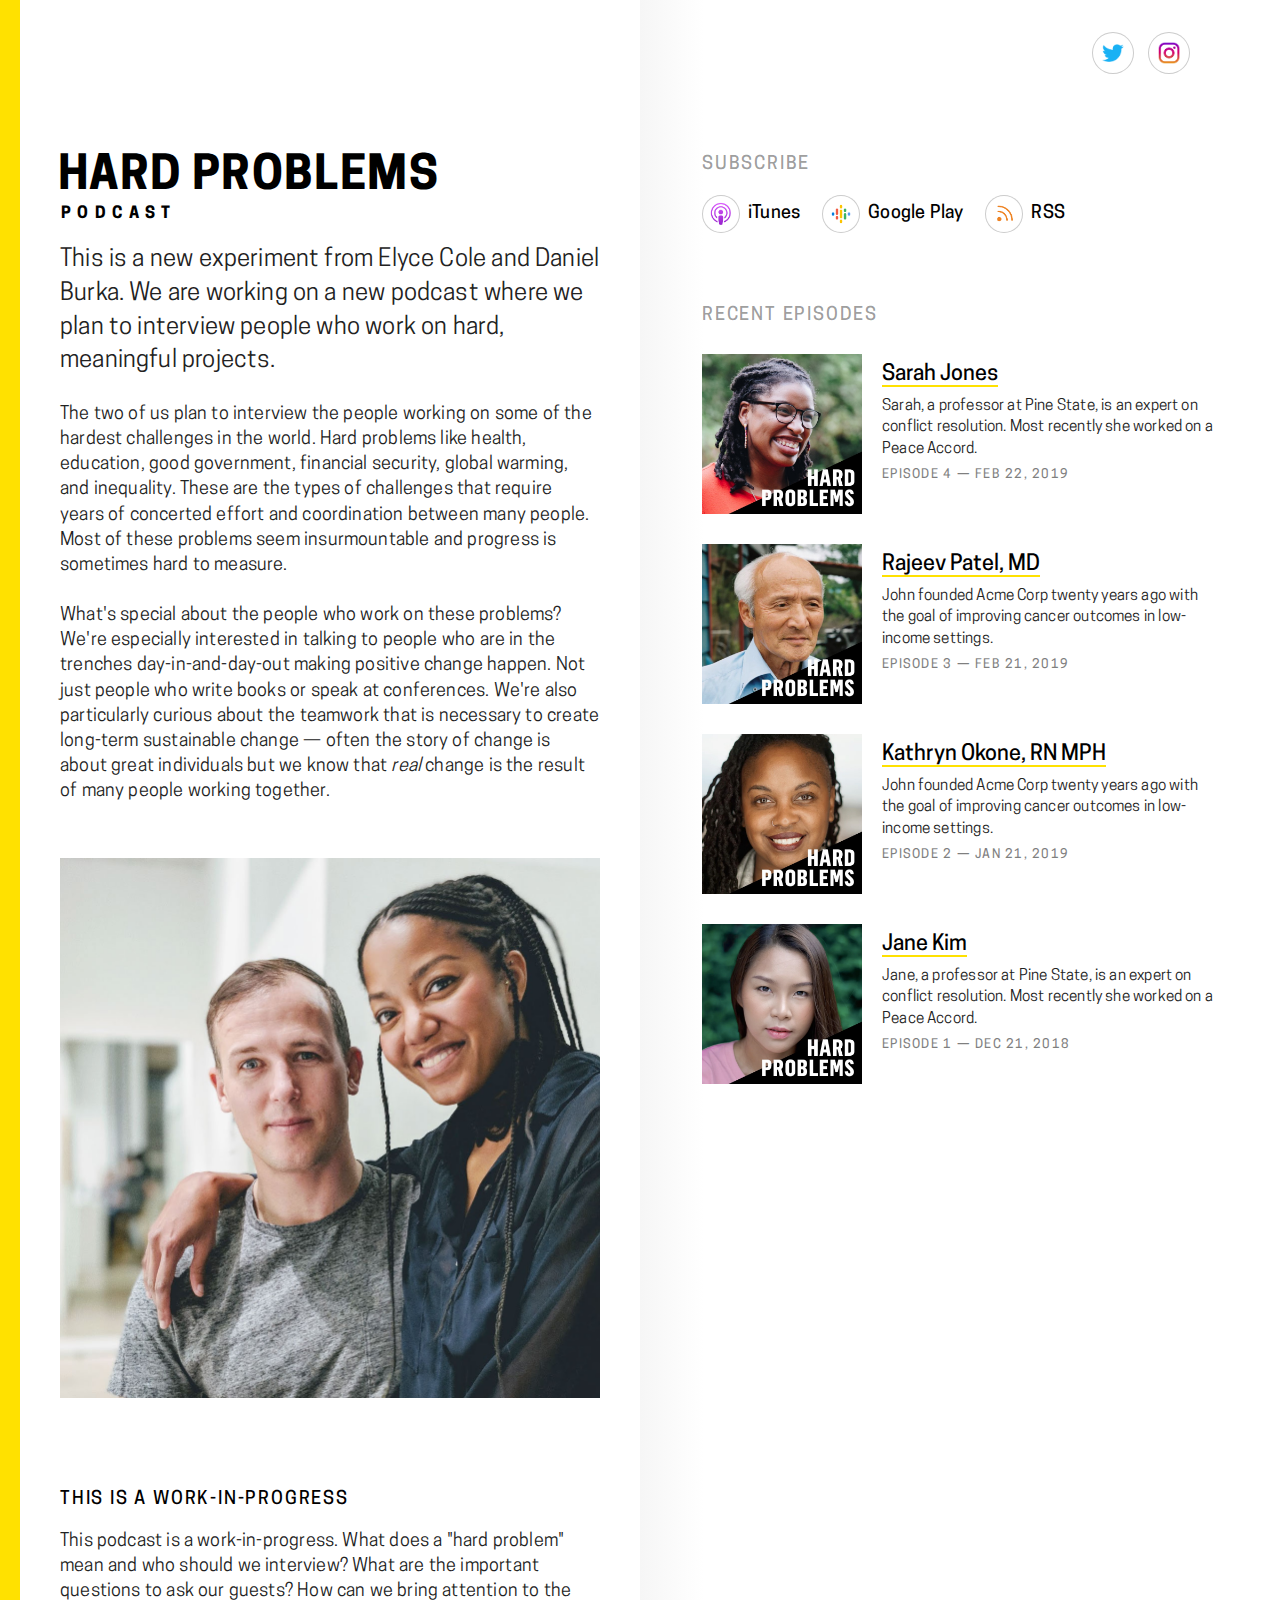
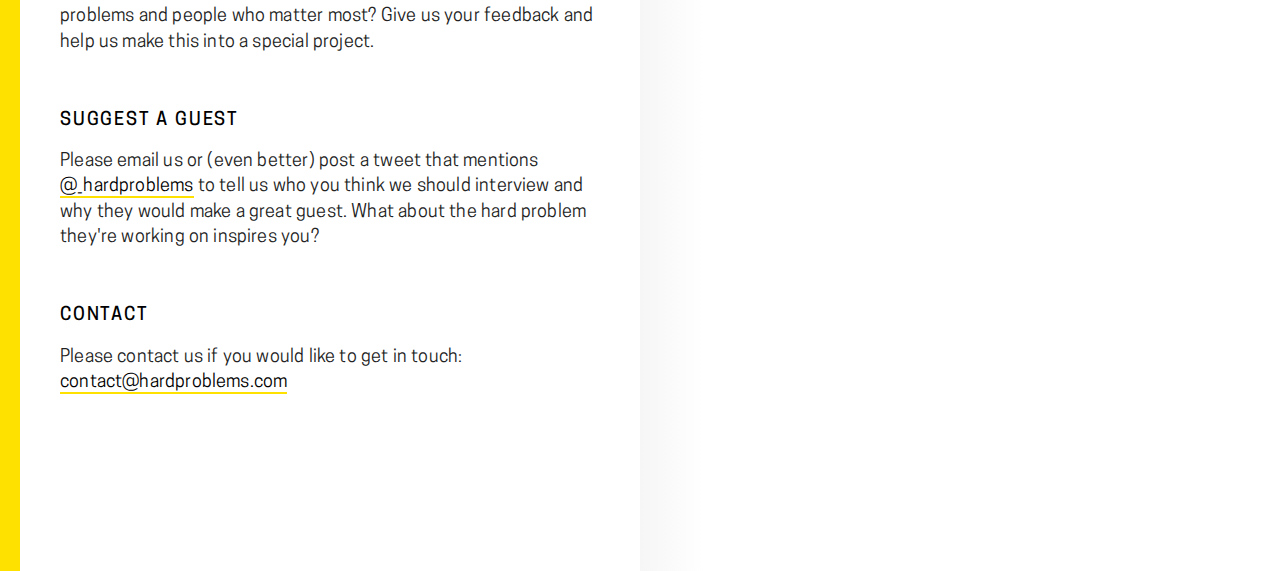
==== localizable/index.html @ 8b305866 "Site updated to e4fcbf0" ====
<!doctype html>
<html>
<head>
      <!-- Google Analytics
  –––––––––––––––––––––––––––––––––––––––––––––––––– -->

  <!-- Basic Page Needs
  –––––––––––––––––––––––––––––––––––––––––––––––––– -->
  <meta charset="utf-8">
  <!-- Use the title from a page's frontmatter if it has one -->
  <title>Hard Problems Podcast - </title>
  <meta name="description" content="Elyce Cole and Daniel Burka interview people who are working on the world's hard and meaningful problems.">
  <meta name="author" content="Elyce Cole and Daniel Burka">

  <!-- Browser/Mobile Specific Metas
  –––––––––––––––––––––––––––––––––––––––––––––––––– -->
  <meta http-equiv="x-ua-compatible" content="ie=edge">
  <meta name="viewport" content="width=device-width, initial-scale=1">

  <!-- Open Graph Metas
  –––––––––––––––––––––––––––––––––––––––––––––––––– -->
  <meta property="og:url"                content="http://www.hardproblems.com" />
  <meta property="og:type"               content="article" />
  <meta property="og:title"              content="Hard Problems Podcast" />
  <meta property="og:description"        content="Elyce Cole and Daniel Burka interview people who are working on the world's hard and meaningful problems." />
  <meta property="og:image"              content="https://hardproblems.com/images/socialmedia.jpg" />

  <!-- CSS
  –––––––––––––––––––––––––––––––––––––––––––––––––– -->
  <link href="/stylesheets/site.css" rel="stylesheet" />

  <!-- FONT
  –––––––––––––––––––––––––––––––––––––––––––––––––– -->
  <link href="https://fonts.googleapis.com/css?family=Barlow+Semi+Condensed" rel="stylesheet">
  
  <!-- JS
  –––––––––––––––––––––––––––––––––––––––––––––––––– -->
  <!-- <script src="/javascripts/site.js"></script> -->
    
  <!-- RSS
  –––––––––––––––––––––––––––––––––––––––––––––––––– -->
  <link rel="alternate" type="application/atom+xml" title="Atom Feed" href="/feed.xml" />

  <!-- Favicon
  –––––––––––––––––––––––––––––––––––––––––––––––––– -->
  <link rel="icon" type="image/png" href="/images/favicon.png">
</head>
<body>
    <div class="feature">
        <p class="mobile intro" style="margin: 3em 0;">Elyce Cole and Daniel Burka interview people who are working on the world's hard and meaningful problems.</p>
        
        <aside>
  <h2>Subscribe</h2>
  <div class="subscribe">
      <a href="#" class="subscribe-itunes">iTunes</a> <a href="#" class="subscribe-google">Google Play</a> <a href="#" class="subscribe-rss">RSS</a></div>
    
  <h2>Recent episodes</h2>
    
  <ol class="article-list">
      <li>
          <a href="#"><img src="/images/episodes/episode-004.jpg" class="article-image"></a>
          <h4><a href="/2019/02/22/sarahjones.html">Sarah Jones</a></h4>
          <p class="article-subtitle">Sarah, a professor at Pine State, is an expert on conflict resolution. Most recently she worked on a Peace Accord.</p>
          <div class="article-date">Episode 4 &#8212; Feb 22, 2019</div>
      </li>
      <li>
          <a href="#"><img src="/images/episodes/episode-003.jpg" class="article-image"></a>
          <h4><a href="/2019/02/21/johnsmith.html">Rajeev Patel, MD</a></h4>
          <p class="article-subtitle">John founded Acme Corp twenty years ago with the goal of improving cancer outcomes in low-income settings.</p>
          <div class="article-date">Episode 3 &#8212; Feb 21, 2019</div>
      </li>
      <li>
          <a href="#"><img src="/images/episodes/episode-002.jpg" class="article-image"></a>
          <h4><a href="/2019/01/21/kathrynokone.html">Kathryn Okone, RN MPH</a></h4>
          <p class="article-subtitle">John founded Acme Corp twenty years ago with the goal of improving cancer outcomes in low-income settings.</p>
          <div class="article-date">Episode 2 &#8212; Jan 21, 2019</div>
      </li>
      <li>
          <a href="#"><img src="/images/episodes/episode-001.jpg" class="article-image"></a>
          <h4><a href="/2018/12/21/janekim.html">Jane Kim</a></h4>
          <p class="article-subtitle">Jane, a professor at Pine State, is an expert on conflict resolution. Most recently she worked on a Peace Accord.</p>
          <div class="article-date">Episode 1 &#8212; Dec 21, 2018</div>
      </li>
  </ol>

  <!--h2>Tags</h2>
  <ol>
  </ol-->

  <!--h2>By Year</h2>
  <ol>
      <li><a href="/2019.html">2019 (3)</a></li>
      <li><a href="/2018.html">2018 (1)</a></li>
  </ol-->
</aside>

<footer><a href="http://twitter.com/_hardproblems"><img src="/images/twitter.png"></a> <a href="http://instagram.com/_hardproblems"><img src="/images/instagram.png"></a></footer>
    </div>

    <div class="half">
        <div class="contents">
            
            <h1>Hard Problems <span>Podcast</span></h1>
            
            <h2 class="mobile">About this podcast</h2>
            
            <p class="intro">This is a new experiment from Elyce Cole and Daniel Burka. We are working on a new podcast where we plan to interview people who work on hard, meaningful projects.</p>

            <p>The two of us plan to interview the people working on some of the hardest challenges in the world. Hard problems like health, education, good government, financial security, global warming, and inequality. These are the types of challenges that require years of concerted effort and coordination between many people. Most of these problems seem insurmountable and progress is sometimes hard to measure.</p>

            <p>What's special about the people who work on these problems? We're especially interested in talking to people who are in the trenches day-in-and-day-out making positive change happen. Not just people who write books or speak at conferences. We're also particularly curious about the teamwork that is necessary to create long-term sustainable change &#8212; often the story of change is about great individuals but we know that <em>real</em> change is the result of many people working together.</p>
            
            <img src="/images/daniel-elyce.jpg" alt="" style="width: 100%; margin: 1.5em 0 1.5em 0;">
            
            
            <h2 id="about">This is a work-in-progress</h2>
<p>This podcast is a work-in-progress. What does a "hard problem" mean and who should we interview? What are the important questions to ask our guests? How can we bring attention to the problems and people who matter most? Give us your feedback and help us make this into a special project.</p>
            
<h2>Suggest a guest</h2>
<p>Please email us or (even better) post a tweet that mentions <a href="http://twitter.com/_hardproblems">@_hardproblems</a> to tell us who you think we should interview and why they would make a great guest. What about the hard problem they're working on inspires you?</p>

<h2 id="contact">Contact</h2>
<p>Please contact us if you would like to get in touch:<br><a href="mailto:contact@hardproblems.com">contact@hardproblems.com</a></p>
            
        </div>
    </div>
</body>
</html>
---- stylesheets/site.css ----
@charset "UTF-8";
/*! normalize.css v3.0.2 | MIT License | git.io/normalize */
/**
 * 1. Set default font family to sans-serif.
 * 2. Prevent iOS text size adjust after orientation change, without disabling
 *    user zoom.
 */
html {
  font-family: sans-serif;
  /* 1 */
  -ms-text-size-adjust: 100%;
  /* 2 */
  -webkit-text-size-adjust: 100%;
  /* 2 */ }

/**
 * Remove default margin.
 */
body {
  margin: 0; }

/* HTML5 display definitions
   ========================================================================== */
/**
 * Correct `block` display not defined for any HTML5 element in IE 8/9.
 * Correct `block` display not defined for `details` or `summary` in IE 10/11
 * and Firefox.
 * Correct `block` display not defined for `main` in IE 11.
 */
article,
aside,
details,
figcaption,
figure,
footer,
header,
hgroup,
main,
menu,
nav,
section,
summary {
  display: block; }

/**
 * 1. Correct `inline-block` display not defined in IE 8/9.
 * 2. Normalize vertical alignment of `progress` in Chrome, Firefox, and Opera.
 */
audio,
canvas,
progress,
video {
  display: inline-block;
  /* 1 */
  vertical-align: baseline;
  /* 2 */ }

/**
 * Prevent modern browsers from displaying `audio` without controls.
 * Remove excess height in iOS 5 devices.
 */
audio:not([controls]) {
  display: none;
  height: 0; }

/**
 * Address `[hidden]` styling not present in IE 8/9/10.
 * Hide the `template` element in IE 8/9/11, Safari, and Firefox < 22.
 */
[hidden],
template {
  display: none; }

/* Links
   ========================================================================== */
/**
 * Remove the gray background color from active links in IE 10.
 */
a {
  background-color: transparent; }

/**
 * Improve readability when focused and also mouse hovered in all browsers.
 */
a:active,
a:hover {
  outline: 0; }

/* Text-level semantics
   ========================================================================== */
/**
 * Address styling not present in IE 8/9/10/11, Safari, and Chrome.
 */
abbr[title] {
  border-bottom: 1px dotted; }

/**
 * Address style set to `bolder` in Firefox 4+, Safari, and Chrome.
 */
b,
strong {
  font-weight: bold; }

/**
 * Address styling not present in Safari and Chrome.
 */
dfn {
  font-style: italic; }

/**
 * Address variable `h1` font-size and margin within `section` and `article`
 * contexts in Firefox 4+, Safari, and Chrome.
 */
h1 {
  font-size: 2em;
  margin: 0.67em 0; }

/**
 * Address styling not present in IE 8/9.
 */
mark {
  background: #ff0;
  color: #000; }

/**
 * Address inconsistent and variable font size in all browsers.
 */
small {
  font-size: 80%; }

/**
 * Prevent `sub` and `sup` affecting `line-height` in all browsers.
 */
sub,
sup {
  font-size: 75%;
  line-height: 0;
  position: relative;
  vertical-align: baseline; }

sup {
  top: -0.5em; }

sub {
  bottom: -0.25em; }

/* Embedded content
   ========================================================================== */
/**
 * Remove border when inside `a` element in IE 8/9/10.
 */
img {
  border: 0; }

/**
 * Correct overflow not hidden in IE 9/10/11.
 */
svg:not(:root) {
  overflow: hidden; }

/* Grouping content
   ========================================================================== */
/**
 * Address margin not present in IE 8/9 and Safari.
 */
figure {
  margin: 1em 40px; }

/**
 * Address differences between Firefox and other browsers.
 */
hr {
  -moz-box-sizing: content-box;
  box-sizing: content-box;
  height: 0; }

/**
 * Contain overflow in all browsers.
 */
pre {
  overflow: auto; }

/**
 * Address odd `em`-unit font size rendering in all browsers.
 */
code,
kbd,
pre,
samp {
  font-family: monospace, monospace;
  font-size: 1em; }

/* Forms
   ========================================================================== */
/**
 * Known limitation: by default, Chrome and Safari on OS X allow very limited
 * styling of `select`, unless a `border` property is set.
 */
/**
 * 1. Correct color not being inherited.
 *    Known issue: affects color of disabled elements.
 * 2. Correct font properties not being inherited.
 * 3. Address margins set differently in Firefox 4+, Safari, and Chrome.
 */
button,
input,
optgroup,
select,
textarea {
  color: inherit;
  /* 1 */
  font: inherit;
  /* 2 */
  margin: 0;
  /* 3 */ }

/**
 * Address `overflow` set to `hidden` in IE 8/9/10/11.
 */
button {
  overflow: visible; }

/**
 * Address inconsistent `text-transform` inheritance for `button` and `select`.
 * All other form control elements do not inherit `text-transform` values.
 * Correct `button` style inheritance in Firefox, IE 8/9/10/11, and Opera.
 * Correct `select` style inheritance in Firefox.
 */
button,
select {
  text-transform: none; }

/**
 * 1. Avoid the WebKit bug in Android 4.0.* where (2) destroys native `audio`
 *    and `video` controls.
 * 2. Correct inability to style clickable `input` types in iOS.
 * 3. Improve usability and consistency of cursor style between image-type
 *    `input` and others.
 */
button,
html input[type="button"],
input[type="reset"],
input[type="submit"] {
  -webkit-appearance: button;
  /* 2 */
  cursor: pointer;
  /* 3 */ }

/**
 * Re-set default cursor for disabled elements.
 */
button[disabled],
html input[disabled] {
  cursor: default; }

/**
 * Remove inner padding and border in Firefox 4+.
 */
button::-moz-focus-inner,
input::-moz-focus-inner {
  border: 0;
  padding: 0; }

/**
 * Address Firefox 4+ setting `line-height` on `input` using `!important` in
 * the UA stylesheet.
 */
input {
  line-height: normal; }

/**
 * It's recommended that you don't attempt to style these elements.
 * Firefox's implementation doesn't respect box-sizing, padding, or width.
 *
 * 1. Address box sizing set to `content-box` in IE 8/9/10.
 * 2. Remove excess padding in IE 8/9/10.
 */
input[type="checkbox"],
input[type="radio"] {
  box-sizing: border-box;
  /* 1 */
  padding: 0;
  /* 2 */ }

/**
 * Fix the cursor style for Chrome's increment/decrement buttons. For certain
 * `font-size` values of the `input`, it causes the cursor style of the
 * decrement button to change from `default` to `text`.
 */
input[type="number"]::-webkit-inner-spin-button,
input[type="number"]::-webkit-outer-spin-button {
  height: auto; }

/**
 * 1. Address `appearance` set to `searchfield` in Safari and Chrome.
 * 2. Address `box-sizing` set to `border-box` in Safari and Chrome
 *    (include `-moz` to future-proof).
 */
input[type="search"] {
  -webkit-appearance: textfield;
  /* 1 */
  -moz-box-sizing: content-box;
  -webkit-box-sizing: content-box;
  /* 2 */
  box-sizing: content-box; }

/**
 * Remove inner padding and search cancel button in Safari and Chrome on OS X.
 * Safari (but not Chrome) clips the cancel button when the search input has
 * padding (and `textfield` appearance).
 */
input[type="search"]::-webkit-search-cancel-button,
input[type="search"]::-webkit-search-decoration {
  -webkit-appearance: none; }

/**
 * Define consistent border, margin, and padding.
 */
fieldset {
  border: 1px solid #c0c0c0;
  margin: 0 2px;
  padding: 0.35em 0.625em 0.75em; }

/**
 * 1. Correct `color` not being inherited in IE 8/9/10/11.
 * 2. Remove padding so people aren't caught out if they zero out fieldsets.
 */
legend {
  border: 0;
  /* 1 */
  padding: 0;
  /* 2 */ }

/**
 * Remove default vertical scrollbar in IE 8/9/10/11.
 */
textarea {
  overflow: auto; }

/**
 * Don't inherit the `font-weight` (applied by a rule above).
 * NOTE: the default cannot safely be changed in Chrome and Safari on OS X.
 */
optgroup {
  font-weight: bold; }

/* Tables
   ========================================================================== */
/**
 * Remove most spacing between table cells.
 */
table {
  border-collapse: collapse;
  border-spacing: 0; }

td,
th {
  padding: 0; }

/*
* Skeleton V2.0.4
* Copyright 2014, Dave Gamache
* www.getskeleton.com
* Free to use under the MIT license.
* http://www.opensource.org/licenses/mit-license.php
* 12/29/2014
*/
/* Table of contents
––––––––––––––––––––––––––––––––––––––––––––––––––
- Grid
- Base Styles
- Typography
- Links
- Buttons
- Forms
- Lists
- Code
- Tables
- Spacing
- Utilities
- Clearing
- Media Queries
*/
/* Grid
–––––––––––––––––––––––––––––––––––––––––––––––––– */
.container {
  position: relative;
  width: 100%;
  max-width: 960px;
  margin: 0 auto;
  padding: 0 20px;
  box-sizing: border-box; }

.column,
.columns {
  width: 100%;
  float: left;
  box-sizing: border-box; }

/* For devices larger than 400px */
@media (min-width: 400px) {
  .container {
    width: 85%;
    padding: 0; } }
/* For devices larger than 550px */
@media (min-width: 550px) {
  .container {
    width: 80%; }

  .column,
  .columns {
    margin-left: 4%; }

  .column:first-child,
  .columns:first-child {
    margin-left: 0; }

  .one.column,
  .one.columns {
    width: 4.66666666667%; }

  .two.columns {
    width: 13.3333333333%; }

  .three.columns {
    width: 22%; }

  .four.columns {
    width: 30.6666666667%; }

  .five.columns {
    width: 39.3333333333%; }

  .six.columns {
    width: 48%; }

  .seven.columns {
    width: 56.6666666667%; }

  .eight.columns {
    width: 65.3333333333%; }

  .nine.columns {
    width: 74.0%; }

  .ten.columns {
    width: 82.6666666667%; }

  .eleven.columns {
    width: 91.3333333333%; }

  .twelve.columns {
    width: 100%;
    margin-left: 0; }

  .one-third.column {
    width: 30.6666666667%; }

  .two-thirds.column {
    width: 65.3333333333%; }

  .one-half.column {
    width: 48%; }

  /* Offsets */
  .offset-by-one.column,
  .offset-by-one.columns {
    margin-left: 8.66666666667%; }

  .offset-by-two.column,
  .offset-by-two.columns {
    margin-left: 17.3333333333%; }

  .offset-by-three.column,
  .offset-by-three.columns {
    margin-left: 26%; }

  .offset-by-four.column,
  .offset-by-four.columns {
    margin-left: 34.6666666667%; }

  .offset-by-five.column,
  .offset-by-five.columns {
    margin-left: 43.3333333333%; }

  .offset-by-six.column,
  .offset-by-six.columns {
    margin-left: 52%; }

  .offset-by-seven.column,
  .offset-by-seven.columns {
    margin-left: 60.6666666667%; }

  .offset-by-eight.column,
  .offset-by-eight.columns {
    margin-left: 69.3333333333%; }

  .offset-by-nine.column,
  .offset-by-nine.columns {
    margin-left: 78.0%; }

  .offset-by-ten.column,
  .offset-by-ten.columns {
    margin-left: 86.6666666667%; }

  .offset-by-eleven.column,
  .offset-by-eleven.columns {
    margin-left: 95.3333333333%; }

  .offset-by-one-third.column,
  .offset-by-one-third.columns {
    margin-left: 34.6666666667%; }

  .offset-by-two-thirds.column,
  .offset-by-two-thirds.columns {
    margin-left: 69.3333333333%; }

  .offset-by-one-half.column,
  .offset-by-one-half.columns {
    margin-left: 52%; } }
/* Base Styles
–––––––––––––––––––––––––––––––––––––––––––––––––– */
/* NOTE
html is set to 62.5% so that all the REM measurements throughout Skeleton
are based on 10px sizing. So basically 1.5rem = 15px :) */
html {
  font-size: 62.5%; }

body {
  font-size: 1.5em;
  /* currently ems cause chrome bug misinterpreting rems on body element */
  line-height: 1.6;
  font-weight: 200;
  font-family: "Metropolis", "Helvetica Neue", Helvetica, Arial, sans-serif;
  color: #222; }

/* Typography
–––––––––––––––––––––––––––––––––––––––––––––––––– */
h1, h2, h3, h4, h5, h6 {
  margin-top: 0;
  margin-bottom: 2rem;
  font-weight: 300; }

h1 {
  font-size: 4.0rem;
  line-height: 1.2;
  letter-spacing: -.1rem; }

h2 {
  font-size: 3.6rem;
  line-height: 1.25;
  letter-spacing: -.1rem; }

h3 {
  font-size: 3.0rem;
  line-height: 1.3;
  letter-spacing: -.1rem; }

h4 {
  font-size: 2.4rem;
  line-height: 1.35;
  letter-spacing: -.08rem; }

h5 {
  font-size: 1.8rem;
  line-height: 1.5;
  letter-spacing: -.05rem; }

h6 {
  font-size: 1.5rem;
  line-height: 1.6;
  letter-spacing: 0; }

/* Larger than phablet */
@media (min-width: 550px) {
  h1 {
    font-size: 5.0rem; }

  h2 {
    font-size: 4.2rem; }

  h3 {
    font-size: 3.6rem; }

  h4 {
    font-size: 3.0rem; }

  h5 {
    font-size: 2.4rem; }

  h6 {
    font-size: 1.5rem; } }
p {
  margin-top: 0; }

/* Links
–––––––––––––––––––––––––––––––––––––––––––––––––– */
a {
  color: #1EAEDB; }

a:hover {
  color: #0FA0CE; }

/* Buttons
–––––––––––––––––––––––––––––––––––––––––––––––––– */
.button,
button,
input[type="submit"],
input[type="reset"],
input[type="button"] {
  display: inline-block;
  height: 38px;
  padding: 0 30px;
  color: #555;
  text-align: center;
  font-size: 11px;
  font-weight: 600;
  line-height: 38px;
  letter-spacing: .1rem;
  text-transform: uppercase;
  text-decoration: none;
  white-space: nowrap;
  background-color: transparent;
  border-radius: 4px;
  border: 1px solid #bbb;
  cursor: pointer;
  box-sizing: border-box; }

.button:hover,
button:hover,
input[type="submit"]:hover,
input[type="reset"]:hover,
input[type="button"]:hover,
.button:focus,
button:focus,
input[type="submit"]:focus,
input[type="reset"]:focus,
input[type="button"]:focus {
  color: #333;
  border-color: #888;
  outline: 0; }

.button.button-primary,
button.button-primary,
input[type="submit"].button-primary,
input[type="reset"].button-primary,
input[type="button"].button-primary {
  color: #FFF;
  background-color: #33C3F0;
  border-color: #33C3F0; }

.button.button-primary:hover,
button.button-primary:hover,
input[type="submit"].button-primary:hover,
input[type="reset"].button-primary:hover,
input[type="button"].button-primary:hover,
.button.button-primary:focus,
button.button-primary:focus,
input[type="submit"].button-primary:focus,
input[type="reset"].button-primary:focus,
input[type="button"].button-primary:focus {
  color: #FFF;
  background-color: #1EAEDB;
  border-color: #1EAEDB; }

/* Forms
–––––––––––––––––––––––––––––––––––––––––––––––––– */
input[type="email"],
input[type="number"],
input[type="search"],
input[type="text"],
input[type="tel"],
input[type="url"],
input[type="password"],
textarea,
select {
  height: 38px;
  padding: 6px 10px;
  /* The 6px vertically centers text on FF, ignored by Webkit */
  background-color: #fff;
  border: 1px solid #D1D1D1;
  border-radius: 4px;
  box-shadow: none;
  box-sizing: border-box; }

/* Removes awkward default styles on some inputs for iOS */
input[type="email"],
input[type="number"],
input[type="search"],
input[type="text"],
input[type="tel"],
input[type="url"],
input[type="password"],
textarea {
  -webkit-appearance: none;
  -moz-appearance: none;
  appearance: none; }

textarea {
  min-height: 65px;
  padding-top: 6px;
  padding-bottom: 6px; }

input[type="email"]:focus,
input[type="number"]:focus,
input[type="search"]:focus,
input[type="text"]:focus,
input[type="tel"]:focus,
input[type="url"]:focus,
input[type="password"]:focus,
textarea:focus,
select:focus {
  border: 1px solid #33C3F0;
  outline: 0; }

label,
legend {
  display: block;
  margin-bottom: .5rem;
  font-weight: 600; }

fieldset {
  padding: 0;
  border-width: 0; }

input[type="checkbox"],
input[type="radio"] {
  display: inline; }

label > .label-body {
  display: inline-block;
  margin-left: .5rem;
  font-weight: normal; }

/* Lists
–––––––––––––––––––––––––––––––––––––––––––––––––– */
ul {
  list-style: circle; }

li {
  margin: 0 0 1rem 0;
  padding: 0 0 0 10px; }

/* Code
–––––––––––––––––––––––––––––––––––––––––––––––––– */
code {
  padding: .2rem .5rem;
  margin: 0 .2rem;
  font-size: 90%;
  white-space: nowrap;
  background: #F1F1F1;
  border: 1px solid #E1E1E1;
  border-radius: 4px; }

pre > code {
  display: block;
  padding: 1rem 1.5rem;
  white-space: pre; }

/* Tables
–––––––––––––––––––––––––––––––––––––––––––––––––– */
th,
td {
  padding: 12px 15px;
  text-align: left;
  border-bottom: 1px solid #E1E1E1; }

th:first-child,
td:first-child {
  padding-left: 0; }

th:last-child,
td:last-child {
  padding-right: 0; }

/* Spacing
–––––––––––––––––––––––––––––––––––––––––––––––––– */
button,
.button {
  margin-bottom: 1rem; }

input,
textarea,
select,
fieldset {
  margin-bottom: 1.5rem; }

pre,
blockquote,
dl,
figure,
table,
p,
ul,
ol,
form {
  margin-bottom: 2.5rem; }

/* Utilities
–––––––––––––––––––––––––––––––––––––––––––––––––– */
.u-full-width {
  width: 100%;
  box-sizing: border-box; }

.u-max-full-width {
  max-width: 100%;
  box-sizing: border-box; }

.u-pull-right {
  float: right; }

.u-pull-left {
  float: left; }

/* Misc
–––––––––––––––––––––––––––––––––––––––––––––––––– */
hr {
  margin-top: 3rem;
  margin-bottom: 3.5rem;
  border-width: 0;
  border-top: 1px solid #E1E1E1; }

/* Clearing
–––––––––––––––––––––––––––––––––––––––––––––––––– */
/* Self Clearing Goodness */
.container:after,
.row:after,
.u-cf {
  content: "";
  display: table;
  clear: both; }

/* Media Queries
–––––––––––––––––––––––––––––––––––––––––––––––––– */
/*
Note: The best way to structure the use of media queries is to create the queries
near the relevant code. For example, if you wanted to change the styles for buttons
on small devices, paste the mobile query code up in the buttons section and style it
there.
*/
/* Larger than mobile */
/* Larger than phablet (also point when grid becomes active) */
/* Larger than tablet */
/* Larger than desktop */
/* Larger than Desktop HD */
@font-face {
  font-family: 'Cooper Hewitt';
  font-style: normal;
  src: url(fonts/CooperHewitt-Book.otf);
  font-weight: 100; }
@font-face {
  font-family: 'Cooper Hewitt';
  src: url(fonts/CooperHewitt-Medium.otf);
  font-weight: 300; }
@font-face {
  font-family: 'Cooper Hewitt';
  src: url(fonts/CooperHewitt-Bold.otf);
  font-weight: 600; }
body {
  font-size: 20px;
  font-style: normal;
  font-family: 'Cooper Hewitt', 'Barlow Semi Condensed', sans-serif;
  padding: 32px;
  border-top: 5px solid #FFE100; }

body.permalink {
  padding-top: 140px; }

aside {
  background: #f6f6f6;
  margin: 0 -32px;
  padding: 8px 32px; }

a,
a:visited {
  color: #000;
  text-decoration: none;
  border-bottom: 2px solid #FFE100;
  transition: border-color 0.6s; }

a:hover,
a:active {
  border-color: rgba(0, 0, 0, 0.7);
  color: #000; }

hr {
  border-color: #E0E8E7;
  margin: 3em 0; }

h1 {
  font-size: 32px;
  font-weight: 700;
  text-transform: uppercase;
  letter-spacing: 0.03em;
  color: #000;
  position: absolute;
  top: 32px;
  left: 32px; }

h1 span {
  display: block;
  font-size: 12px;
  text-transform: uppercase;
  letter-spacing: 0.4em; }

h1 a {
  border: none; }

b.subtitle {
  color: #c82502;
  font-weight: 300; }

h2 {
  font-size: 16px;
  letter-spacing: 0.05em;
  font-weight: 700;
  margin: 1.5em 0 0.5em 0;
  padding-top: 1em;
  color: rgba(0, 0, 0, 0.3);
  text-transform: uppercase; }

h2.guest {
  color: #000;
  font-size: 300%;
  text-transform: none;
  letter-spacing: 0;
  margin-top: 0;
  font-weight: 300; }

h3 {
  font-size: 16px;
  margin-bottom: 0.2em;
  font-weight: 300;
  margin-top: 2em; }

h4 {
  font-size: 22px;
  font-weight: 300;
  margin: 2em 0 0.5em 0;
  color: #999; }

p, li {
  margin-top: 0;
  line-height: 1.4;
  font-weight: 100; }

.intro {
  font-size: 18px;
  font-weight: 100;
  line-height: 1.2em;
  margin-top: 1em;
  clear: left; }

.half {
  left: 0; }

.home {
  display: inline-block;
  margin: 0 0 2em 0;
  position: absolute;
  top: 32px;
  left: 60px; }

.mobile {
  display: block; }

.no-mobile {
  display: none; }

.small {
  font-size: 12px; }

footer {
  display: none;
  /** TEMP **/
  position: absolute;
  top: 75px;
  right: 0; }

footer a {
  border: none; }

footer a img {
  width: 30px;
  height: 30px;
  margin-right: 10px;
  transition: border-color 1s;
  border: 1px solid rgba(0, 0, 0, 0.2);
  border-radius: 100px;
  padding: 5px;
  background: #fff; }

footer a:hover img,
.subscribe a:hover:before {
  opacity: 1;
  border-color: #333; }

.features img {
  width: 90px;
  height: 90px;
  margin-right: 5px;
  box-shadow: 0 2px 10px rgba(0, 0, 0, 0.1);
  border: 4px solid #fff; }

.article-list {
  list-style: none;
  margin: 20px 0 0 0;
  padding: 0; }

.article-list li {
  list-style: none;
  margin: 0;
  padding: 0 0 16px 0;
  position: relative;
  clear: both; }

.article-subtitle {
  font-size: 85%;
  margin: 0.2em 0; }

.article-list h4 {
  margin: 0;
  padding: 0.3em 0 0 0; }

.article-date {
  font-size: 70%;
  text-transform: uppercase;
  font-weight: 300;
  letter-spacing: 0.1em;
  color: rgba(0, 0, 0, 0.5);
  margin: 0.5em 0 0 0; }

.article-image {
  width: 120px;
  height: 120px;
  float: right;
  margin: 0 0 16px 16px; }

.episode-image {
  float: right;
  width: 240px;
  margin: 0 0 40px 40px; }

.subscribe a {
  margin-right: 1em; }

.intro {
  font-size: 22px;
  line-height: 1.4; }

nav {
  margin-bottom: 2em;
  color: #999;
  position: absolute;
  top: 100px;
  left: 32px; }

nav em {
  padding: 0 8px;
  color: #ddd; }

/* For devices larger than 900px */
@media (min-width: 900px) {
  body {
    font-size: 18px;
    line-height: 1.6;
    letter-spacing: 0.01em;
    background-image: linear-gradient(to right, #fff 50%, #f6f6f6 50%, #fff 55%);
    padding: 0;
    border: none; }

  body.permalink {
    padding-top: 0;
    padding-top: 0; }

  aside {
    background: none;
    margin: 32px;
    padding: 0; }

  h1 {
    font-size: 46px;
    margin-top: 0;
    margin-left: -2px;
    position: relative;
    top: 0;
    left: 0;
    background: none;
    width: auto;
    padding: 0; }

  h1 span {
    font-size: 16px;
    letter-spacing: 0.4em;
    padding-left: 3px; }

  h2 {
    font-size: 18px;
    color: #000;
    margin: 2em 0 1em 0;
    border: none;
    padding: none;
    letter-spacing: 0.1em;
    font-weight: 500; }

  nav {
    position: relative;
    top: 0;
    left: 0; }

  .intro {
    font-size: 24px;
    line-height: 1.4;
    margin-top: 0;
    margin-bottom: 1em; }

  .permalink .intro {
    margin-top: 0; }

  .mobile {
    display: none; }

  .no-mobile {
    display: block; }

  .half {
    margin-right: 50%;
    padding: 110px 40px;
    border-left: 20px solid #FFE100; }

  .feature {
    position: absolute;
    top: 0;
    right: 0;
    width: 50%;
    min-height: 100%;
    box-sizing: border-box;
    padding: 100px; }

  aside h2 {
    color: rgba(0, 0, 0, 0.4); }

  .article-list {
    margin-top: 1.5em; }

  .subscribe {
    margin-bottom: 3em; }

  .subscribe a {
    border: none;
    font-weight: 500; }

  .subscribe a:before {
    content: ".";
    display: inline-block;
    vertical-align: middle;
    width: 36px;
    height: 36px;
    border-radius: 100px;
    background: #fff url(/images/apple.png);
    background-size: contain;
    margin-right: 8px;
    text-indent: -1000em;
    color: rgba(255, 255, 255, 0);
    transition: border-color 1s;
    border: 1px solid rgba(0, 0, 0, 0.2); }

  .subscribe a.subscribe-google:before {
    background-image: url(/images/google.png); }

  .subscribe a.subscribe-rss:before {
    background-image: url(/images/rss.png); }

  .article-list li {
    padding: 0 0 0 180px;
    min-height: 190px; }

  .article-image {
    width: 160px;
    height: 160px;
    float: none;
    position: absolute;
    left: 0;
    top: 0;
    margin: 0; }

  .article-list h4 {
    font-size: 120%;
    letter-spacing: 0em;
    margin-bottom: 0.3em; }

  h3 {
    font-size: 18px;
    letter-spacing: -0.03em; }

  .contents {
    padding: 40px;
    max-width: 600px; }

  .languages {
    top: 10px;
    right: 10px;
    border: none;
    background: none; }

  footer {
    position: absolute;
    top: 32px;
    right: 80px;
    display: block; } }
/* For devices larger than 900px */
@media (max-width: 1300px) and (min-width: 900px) {
  .half {
    padding-left: 0;
    padding-right: 0; }

  .feature {
    padding-left: 30px;
    padding-right: 30px; } }
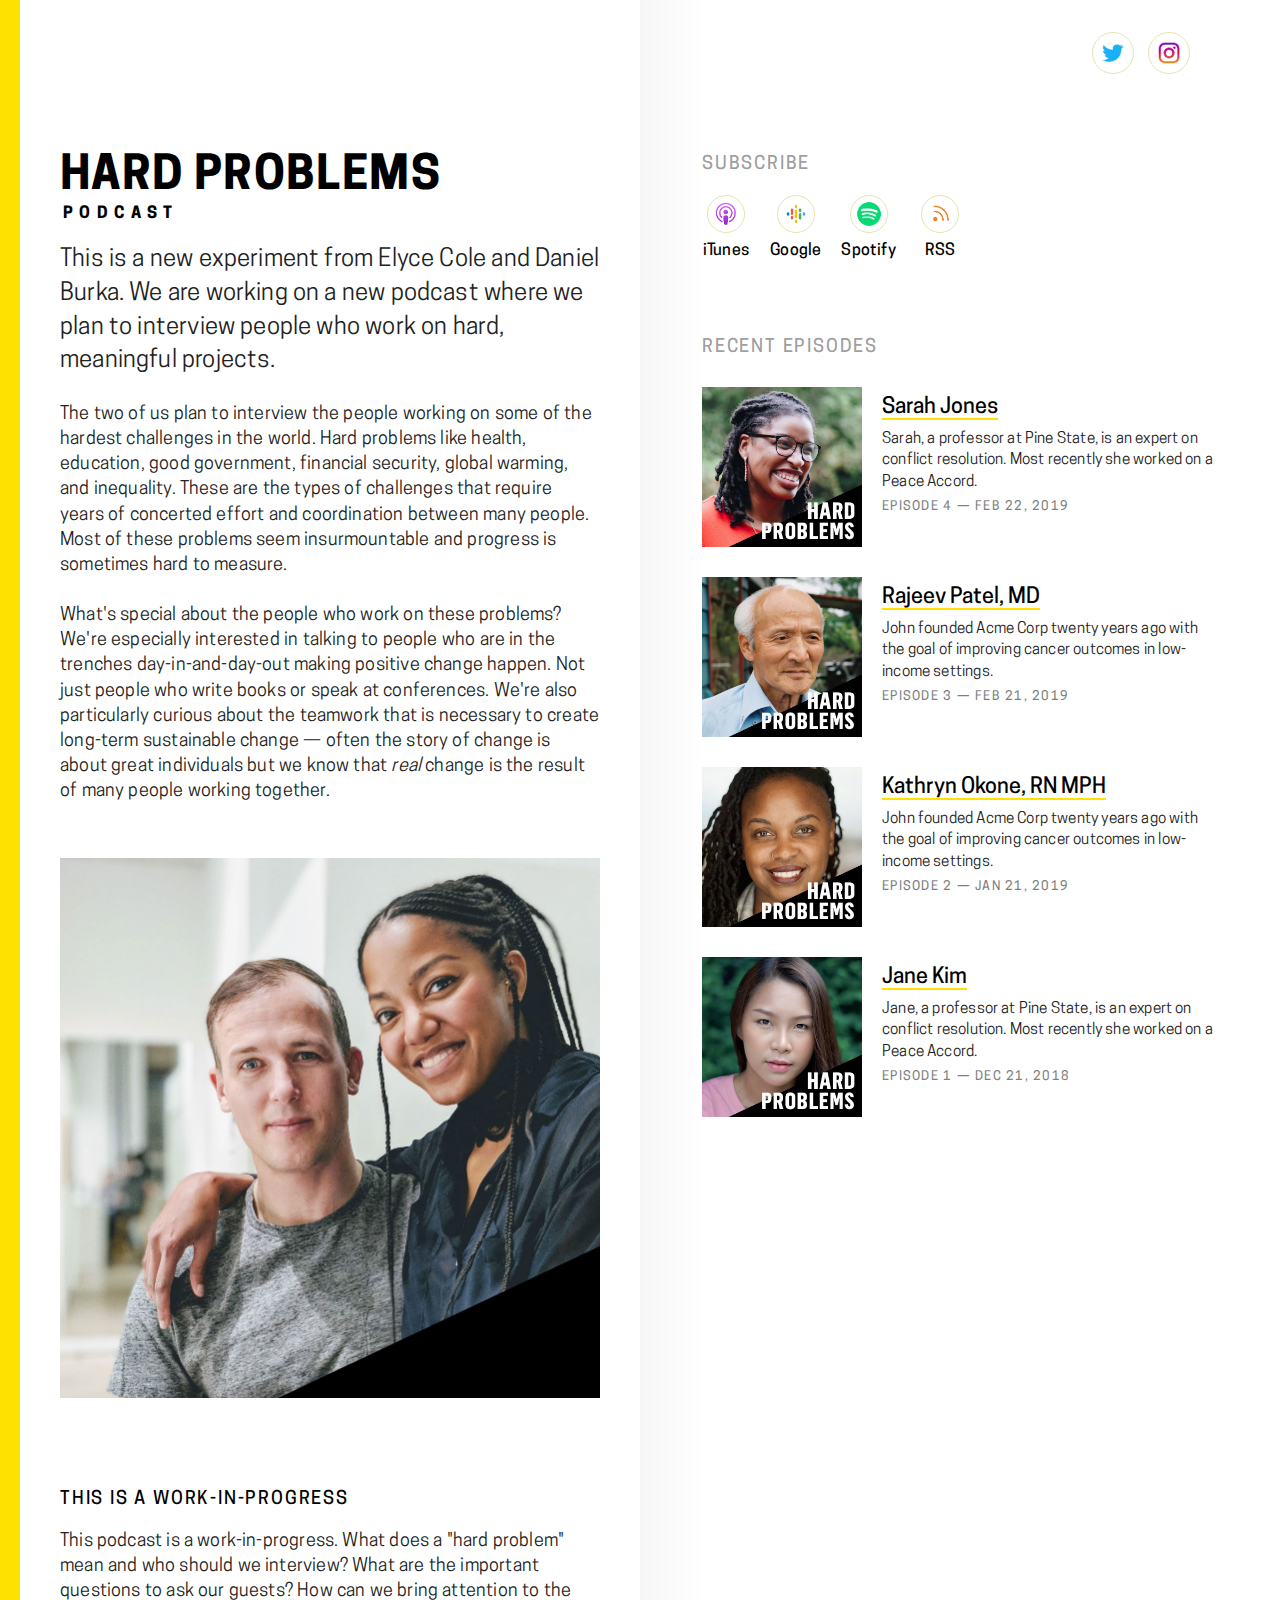
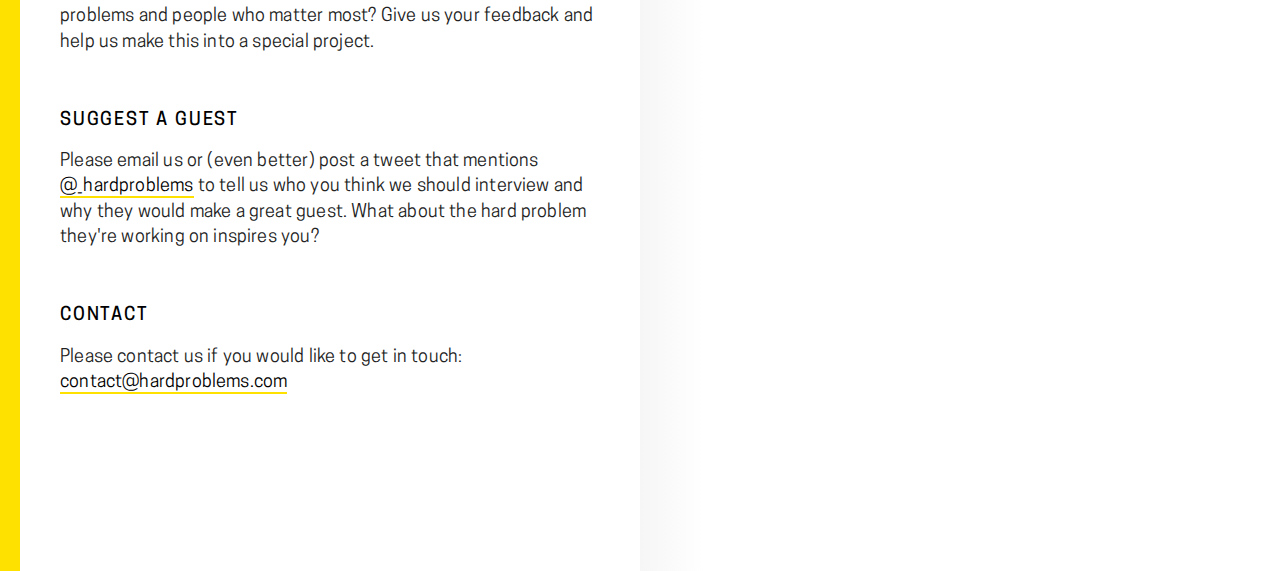
==== commit 4995e567: "Site updated to 3c846af" ====
--- a/localizable/index.html
+++ b/localizable/index.html
@@ -39,7 +39,7 @@
     
   <!-- RSS
   –––––––––––––––––––––––––––––––––––––––––––––––––– -->
-  <link rel="alternate" type="application/atom+xml" title="Atom Feed" href="/feed.xml" />
+  <link rel="alternate" type="application/rss+xml" title="Hard Problems Podcast" href="https://feeds.simplecast.com/4jJ9kuOJ" />
 
   <!-- Favicon
   –––––––––––––––––––––––––––––––––––––––––––––––––– -->
@@ -52,7 +52,11 @@
         <aside>
   <h2>Subscribe</h2>
   <div class="subscribe">
-      <a href="#" class="subscribe-itunes">iTunes</a> <a href="#" class="subscribe-google">Google Play</a> <a href="#" class="subscribe-rss">RSS</a></div>
+      <a href="#" class="subscribe-itunes">iTunes</a>
+      <a href="#" class="subscribe-google">Google</a>
+      <a href="#" class="subscribe-spotify">Spotify</a>
+      <a href="https://feeds.simplecast.com/4jJ9kuOJ" class="subscribe-rss">RSS</a>
+  </div>
     
   <h2>Recent episodes</h2>
     
--- a/stylesheets/site.css
+++ b/stylesheets/site.css
@@ -939,6 +939,26 @@
   margin: 2em 0 0.5em 0;
   color: #999; }
 
+.speaker-1,
+.speaker-2,
+.speaker-3 {
+  font-weight: 300;
+  text-transform: uppercase;
+  font-size: 75%;
+  vertical-align: middle;
+  display: block;
+  margin-bottom: 0.2em;
+  letter-spacing: 0.05em; }
+
+.speaker-1 {
+  color: #9BC0BC; }
+
+.speaker-2 {
+  color: #9B9CC0; }
+
+.speaker-3 {
+  color: #E6BD3F; }
+
 p, li {
   margin-top: 0;
   line-height: 1.4;
@@ -985,7 +1005,7 @@
   height: 30px;
   margin-right: 10px;
   transition: border-color 1s;
-  border: 1px solid rgba(0, 0, 0, 0.2);
+  border: 1px solid #E9E3B3;
   border-radius: 100px;
   padding: 5px;
   background: #fff; }
@@ -1081,7 +1101,6 @@
   h1 {
     font-size: 46px;
     margin-top: 0;
-    margin-left: -2px;
     position: relative;
     top: 0;
     left: 0;
@@ -1148,25 +1167,32 @@
 
   .subscribe a {
     border: none;
-    font-weight: 500; }
+    font-weight: 500;
+    display: inline-block;
+    text-align: center;
+    min-width: 3em;
+    font-size: 16px; }
 
   .subscribe a:before {
     content: ".";
-    display: inline-block;
+    display: block;
     vertical-align: middle;
     width: 36px;
     height: 36px;
     border-radius: 100px;
     background: #fff url(/images/apple.png);
     background-size: contain;
-    margin-right: 8px;
+    margin: 0 auto 6px auto;
     text-indent: -1000em;
     color: rgba(255, 255, 255, 0);
     transition: border-color 1s;
-    border: 1px solid rgba(0, 0, 0, 0.2); }
+    border: 1px solid #E9E3B3; }
 
   .subscribe a.subscribe-google:before {
     background-image: url(/images/google.png); }
+
+  .subscribe a.subscribe-spotify:before {
+    background-image: url(/images/spotify.png); }
 
   .subscribe a.subscribe-rss:before {
     background-image: url(/images/rss.png); }
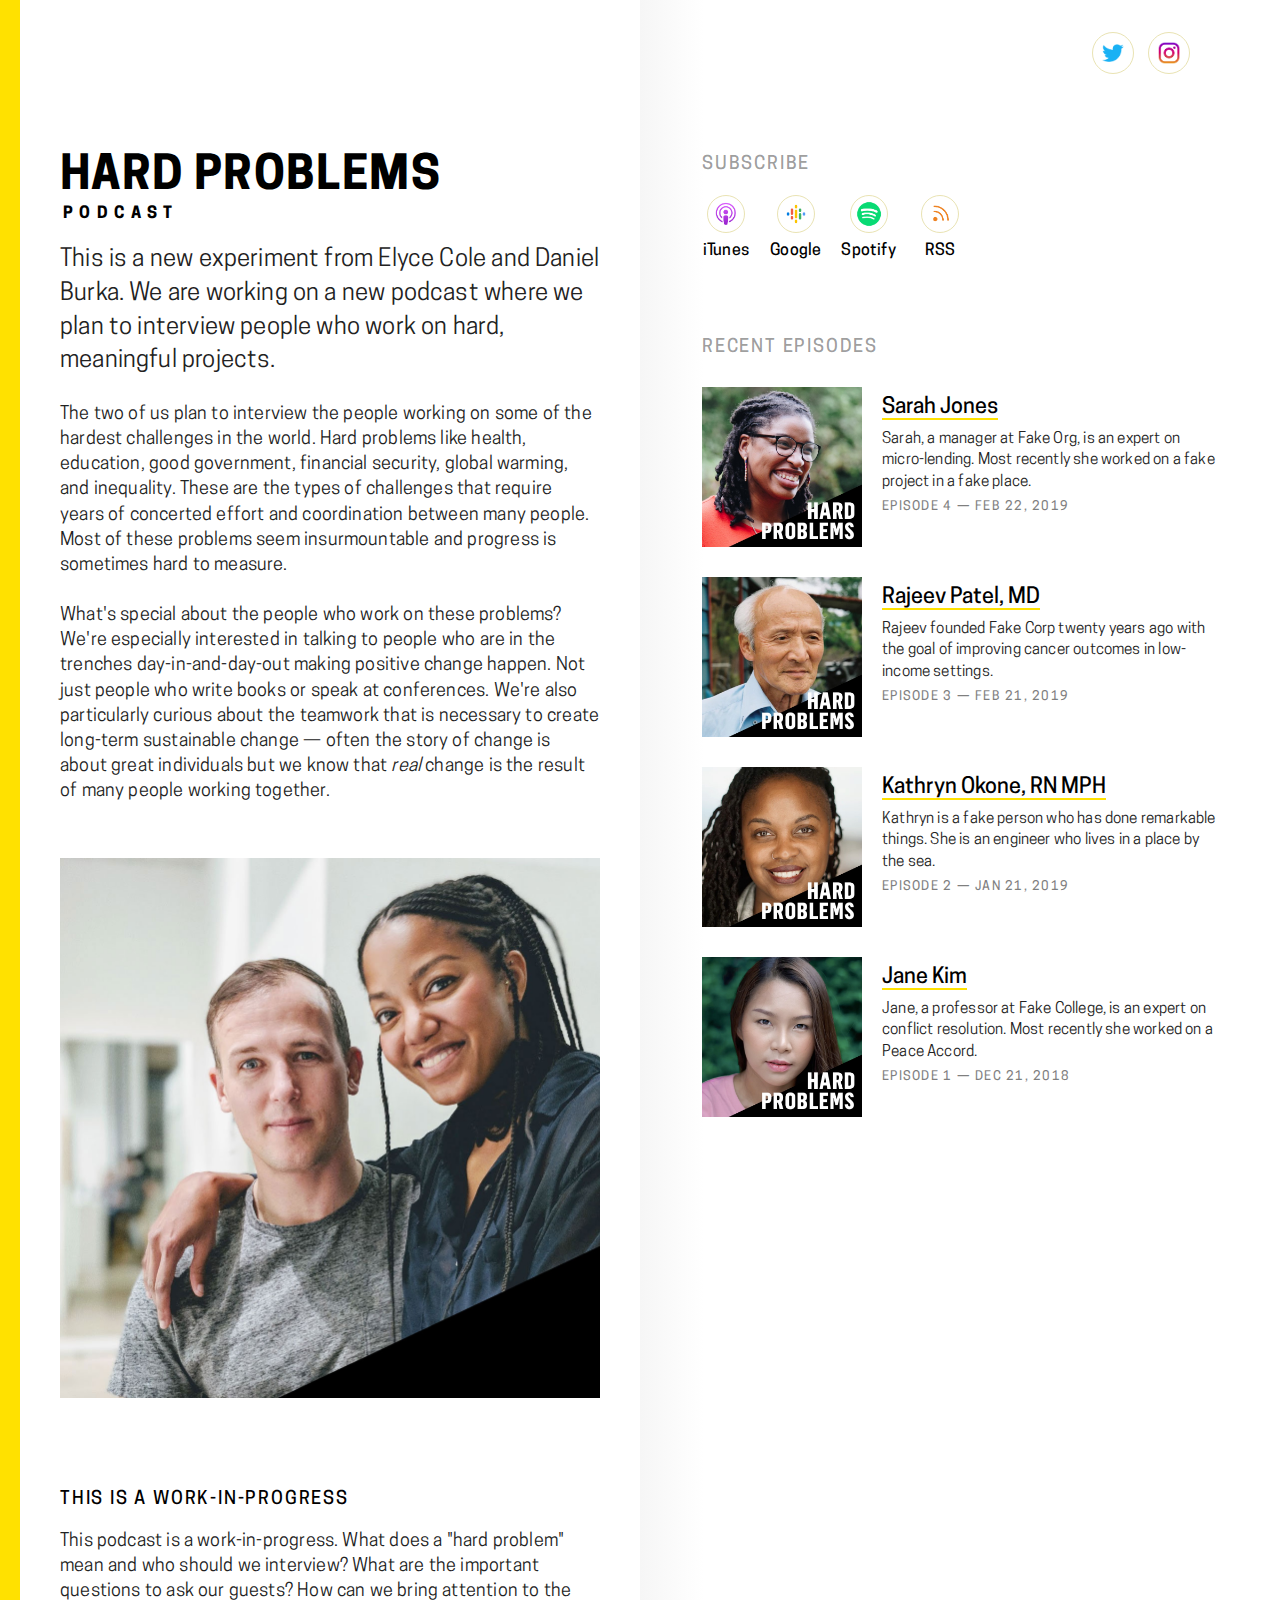
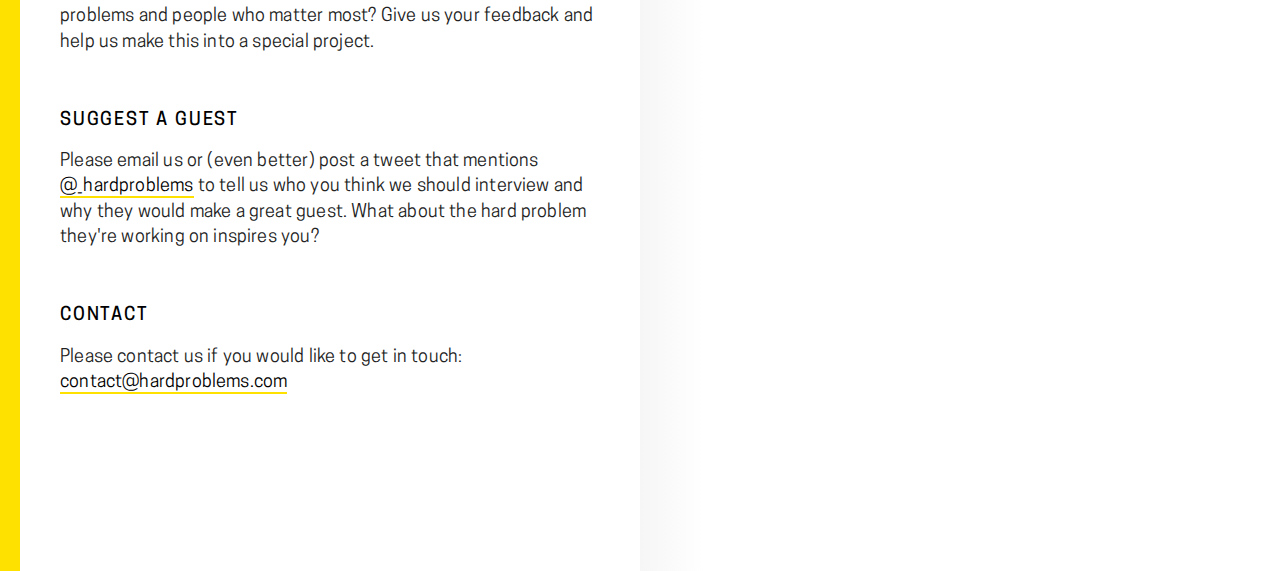
==== commit a82f74c4: "Site updated to bb693ec" ====
--- a/localizable/index.html
+++ b/localizable/index.html
@@ -54,7 +54,7 @@
   <div class="subscribe">
       <a href="#" class="subscribe-itunes">iTunes</a>
       <a href="#" class="subscribe-google">Google</a>
-      <a href="#" class="subscribe-spotify">Spotify</a>
+      <a href="https://open.spotify.com/show/537pmS2MOcpdXqzBuN0phT" class="subscribe-spotify">Spotify</a>
       <a href="https://feeds.simplecast.com/4jJ9kuOJ" class="subscribe-rss">RSS</a>
   </div>
     
@@ -64,25 +64,25 @@
       <li>
           <a href="#"><img src="/images/episodes/episode-004.jpg" class="article-image"></a>
           <h4><a href="/2019/02/22/sarahjones.html">Sarah Jones</a></h4>
-          <p class="article-subtitle">Sarah, a professor at Pine State, is an expert on conflict resolution. Most recently she worked on a Peace Accord.</p>
+          <p class="article-subtitle">Sarah, a manager at Fake Org, is an expert on micro-lending. Most recently she worked on a fake project in a fake place.</p>
           <div class="article-date">Episode 4 &#8212; Feb 22, 2019</div>
       </li>
       <li>
           <a href="#"><img src="/images/episodes/episode-003.jpg" class="article-image"></a>
-          <h4><a href="/2019/02/21/johnsmith.html">Rajeev Patel, MD</a></h4>
-          <p class="article-subtitle">John founded Acme Corp twenty years ago with the goal of improving cancer outcomes in low-income settings.</p>
+          <h4><a href="/2019/02/21/rajeevpatel.html">Rajeev Patel, MD</a></h4>
+          <p class="article-subtitle">Rajeev founded Fake Corp twenty years ago with the goal of improving cancer outcomes in low-income settings.</p>
           <div class="article-date">Episode 3 &#8212; Feb 21, 2019</div>
       </li>
       <li>
           <a href="#"><img src="/images/episodes/episode-002.jpg" class="article-image"></a>
           <h4><a href="/2019/01/21/kathrynokone.html">Kathryn Okone, RN MPH</a></h4>
-          <p class="article-subtitle">John founded Acme Corp twenty years ago with the goal of improving cancer outcomes in low-income settings.</p>
+          <p class="article-subtitle">Kathryn is a fake person who has done remarkable things. She is an engineer who lives in a place by the sea.</p>
           <div class="article-date">Episode 2 &#8212; Jan 21, 2019</div>
       </li>
       <li>
           <a href="#"><img src="/images/episodes/episode-001.jpg" class="article-image"></a>
           <h4><a href="/2018/12/21/janekim.html">Jane Kim</a></h4>
-          <p class="article-subtitle">Jane, a professor at Pine State, is an expert on conflict resolution. Most recently she worked on a Peace Accord.</p>
+          <p class="article-subtitle">Jane, a professor at Fake College, is an expert on conflict resolution. Most recently she worked on a Peace Accord.</p>
           <div class="article-date">Episode 1 &#8212; Dec 21, 2018</div>
       </li>
   </ol>
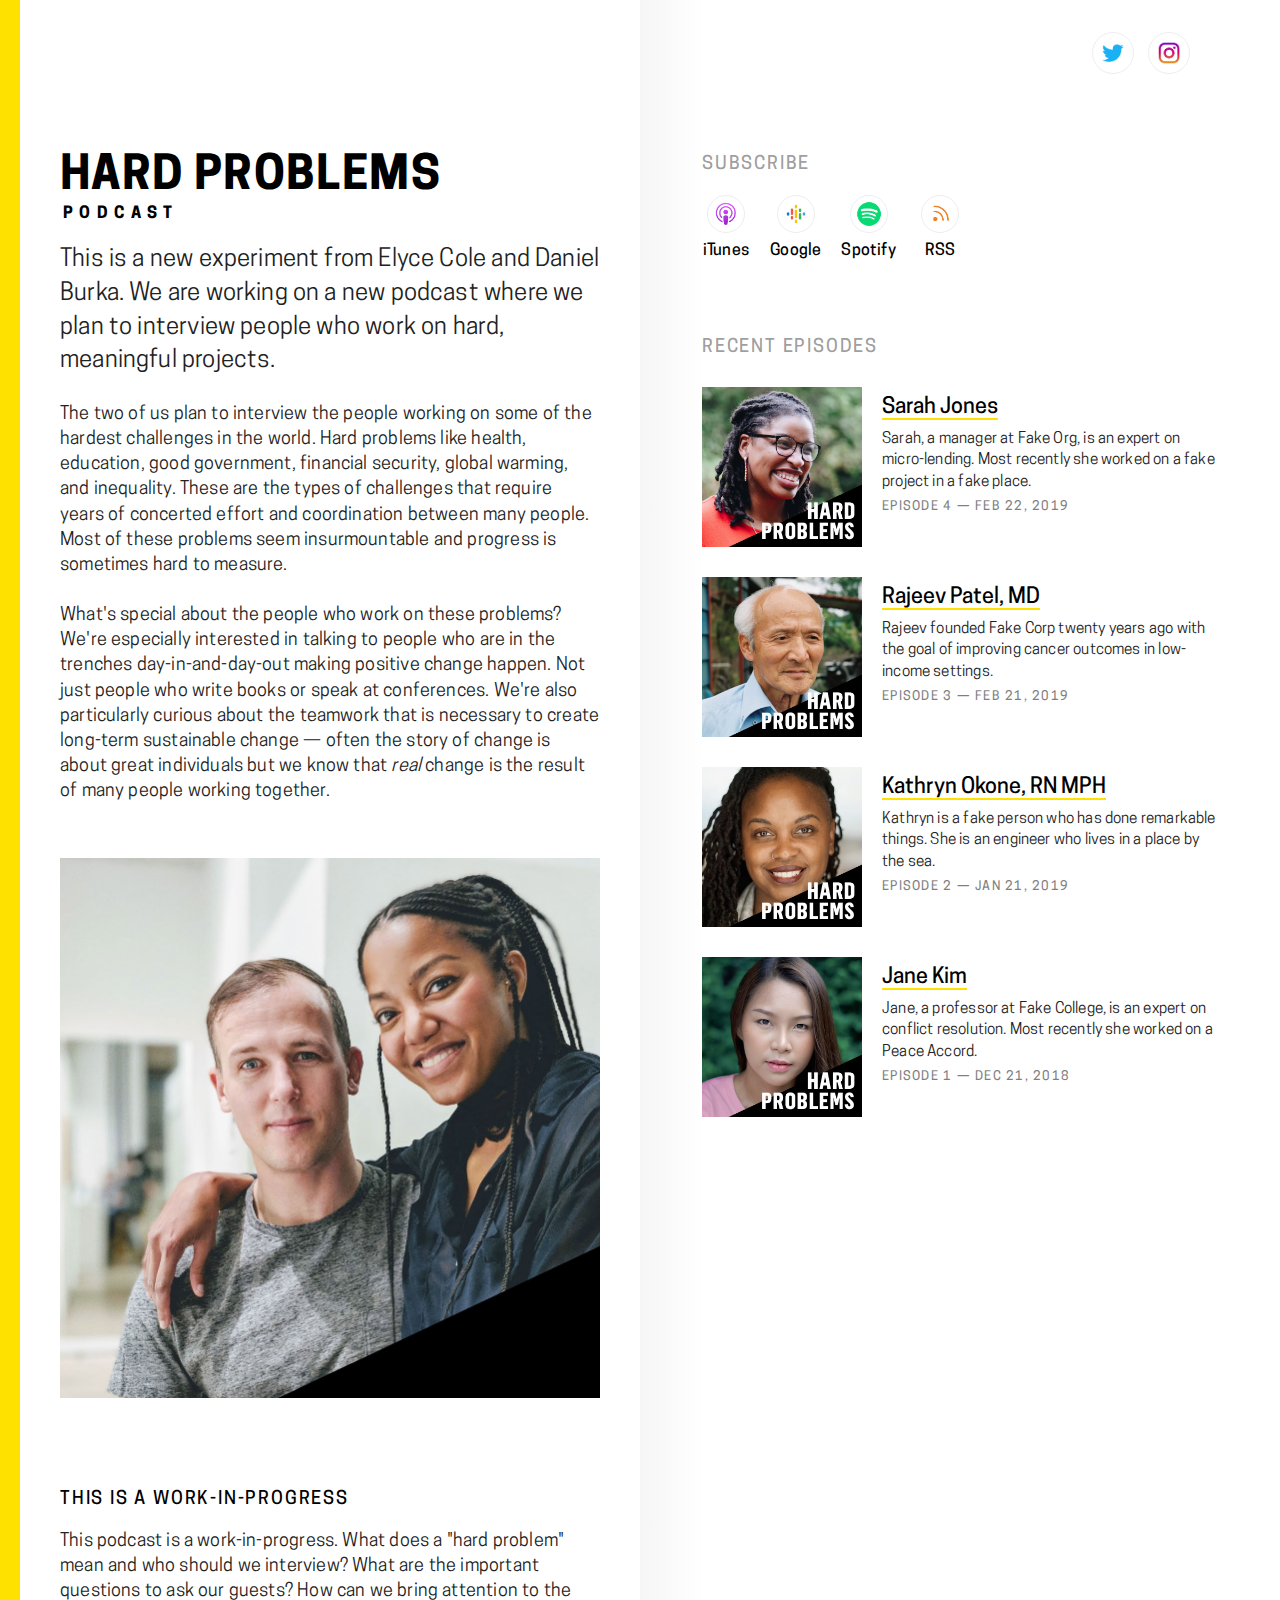
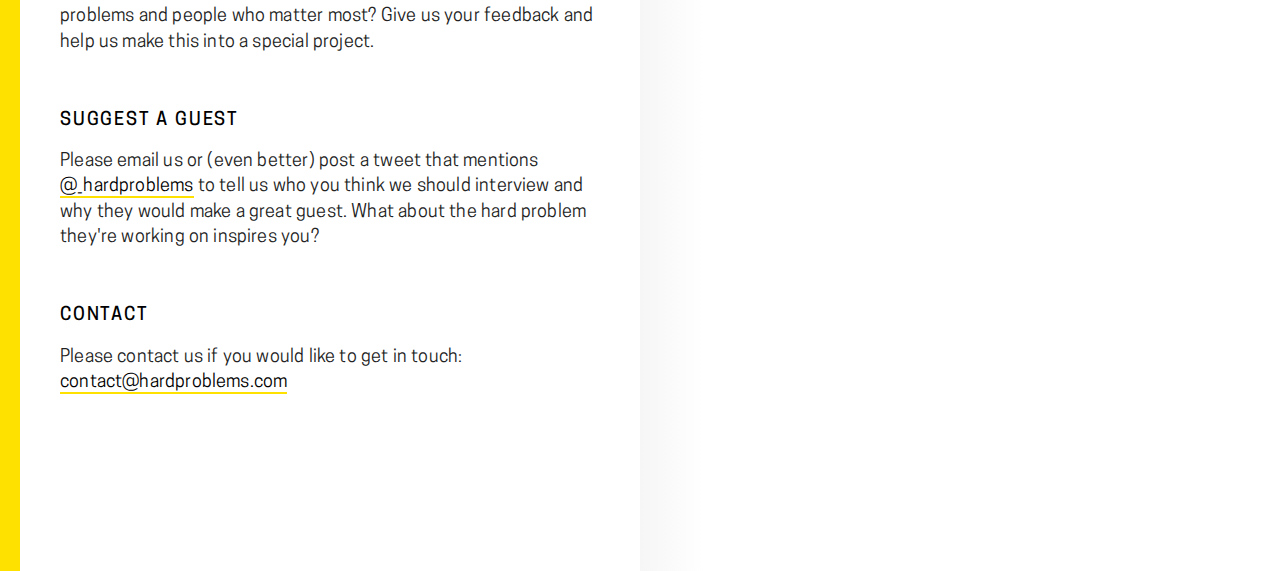
==== commit ee5d508e: "Site updated to 44c4636" ====
--- a/localizable/index.html
+++ b/localizable/index.html
@@ -3,6 +3,17 @@
 <head>
       <!-- Google Analytics
   –––––––––––––––––––––––––––––––––––––––––––––––––– -->
+
+    <script async src="https://www.googletagmanager.com/gtag/js?id=UA-136032895-1"></script>
+    <script>
+      window.dataLayer = window.dataLayer || [];
+      function gtag(){dataLayer.push(arguments);}
+      gtag('js', new Date());
+
+      gtag('config', 'UA-136032895-1');
+    </script>
+
+
 
   <!-- Basic Page Needs
   –––––––––––––––––––––––––––––––––––––––––––––––––– -->
@@ -52,7 +63,7 @@
         <aside>
   <h2>Subscribe</h2>
   <div class="subscribe">
-      <a href="#" class="subscribe-itunes">iTunes</a>
+      <a href="https://itunes.apple.com/us/podcast/hard-problems-podcast/id1455764957?mt=2" class="subscribe-itunes">iTunes</a>
       <a href="#" class="subscribe-google">Google</a>
       <a href="https://open.spotify.com/show/537pmS2MOcpdXqzBuN0phT" class="subscribe-spotify">Spotify</a>
       <a href="https://feeds.simplecast.com/4jJ9kuOJ" class="subscribe-rss">RSS</a>
--- a/stylesheets/site.css
+++ b/stylesheets/site.css
@@ -1005,7 +1005,7 @@
   height: 30px;
   margin-right: 10px;
   transition: border-color 1s;
-  border: 1px solid #E9E3B3;
+  border: 1px solid #eee;
   border-radius: 100px;
   padding: 5px;
   background: #fff; }
@@ -1186,7 +1186,7 @@
     text-indent: -1000em;
     color: rgba(255, 255, 255, 0);
     transition: border-color 1s;
-    border: 1px solid #E9E3B3; }
+    border: 1px solid #eee; }
 
   .subscribe a.subscribe-google:before {
     background-image: url(/images/google.png); }
